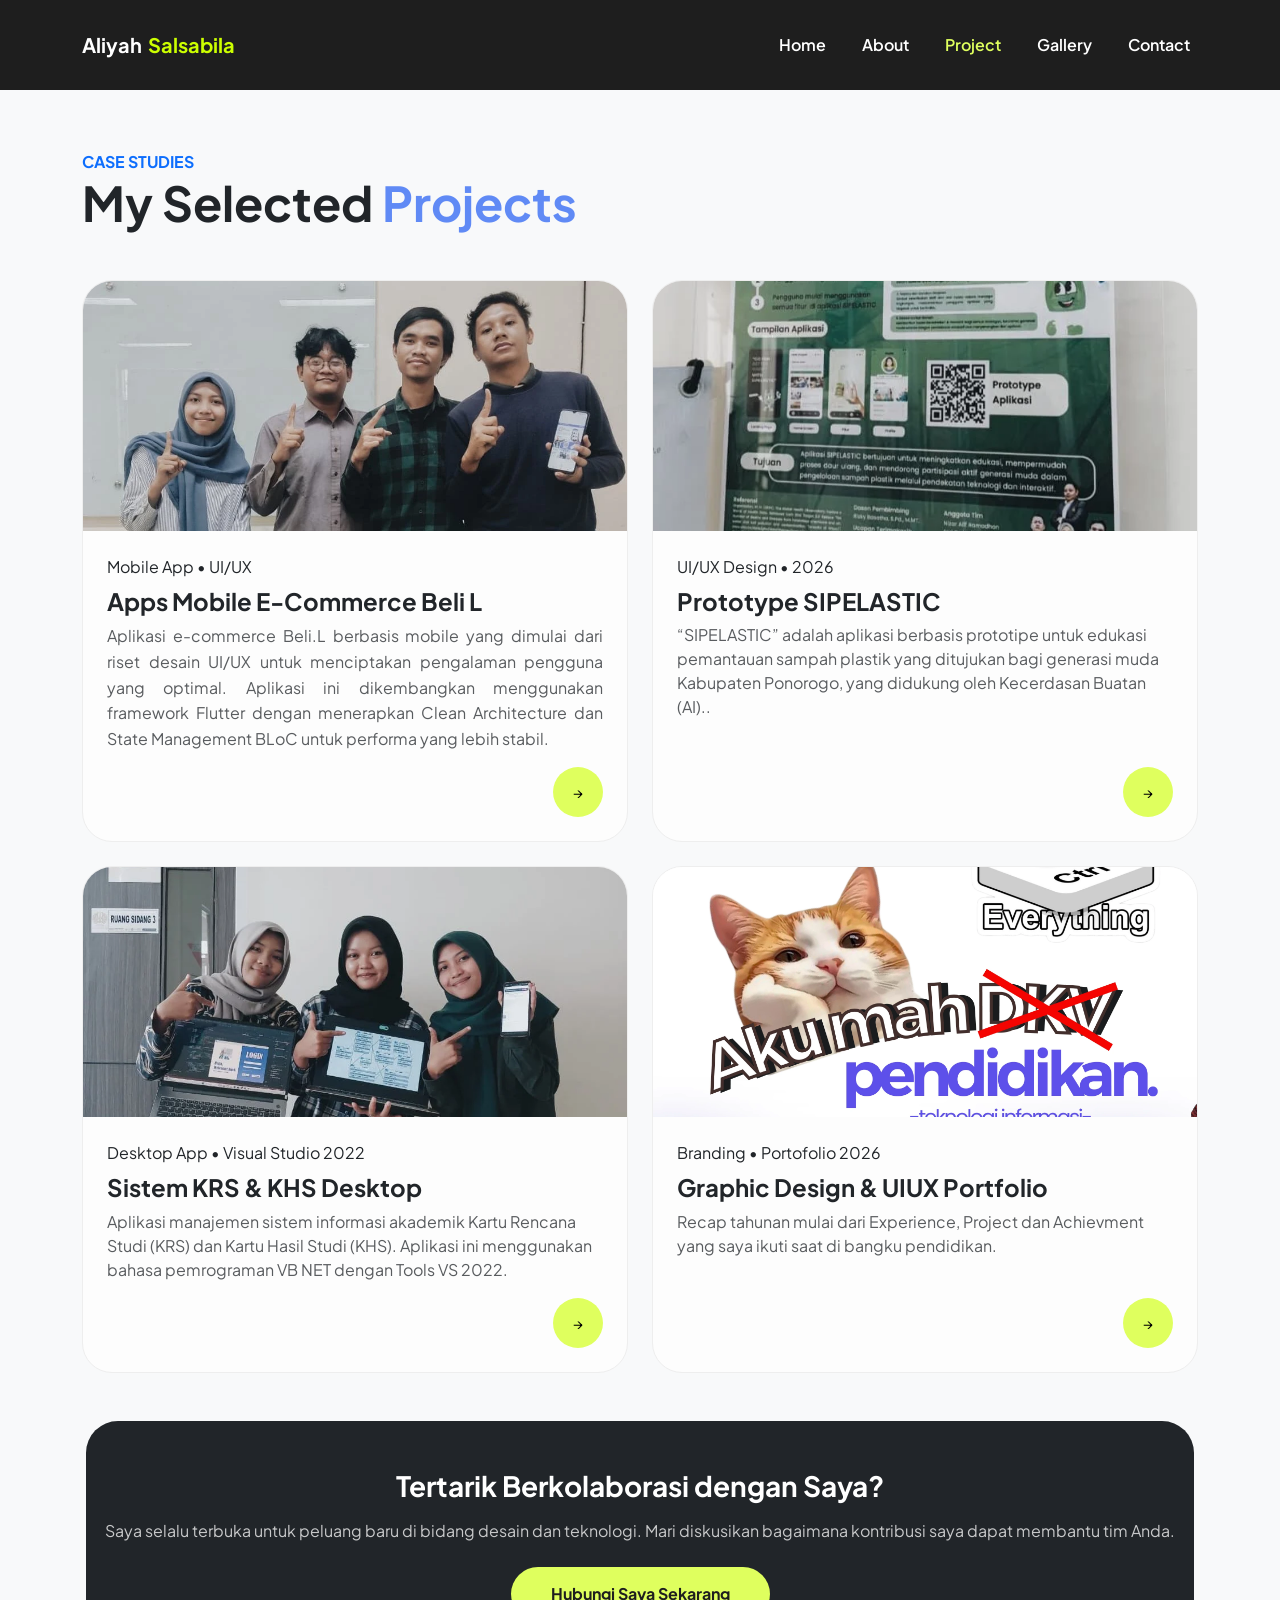
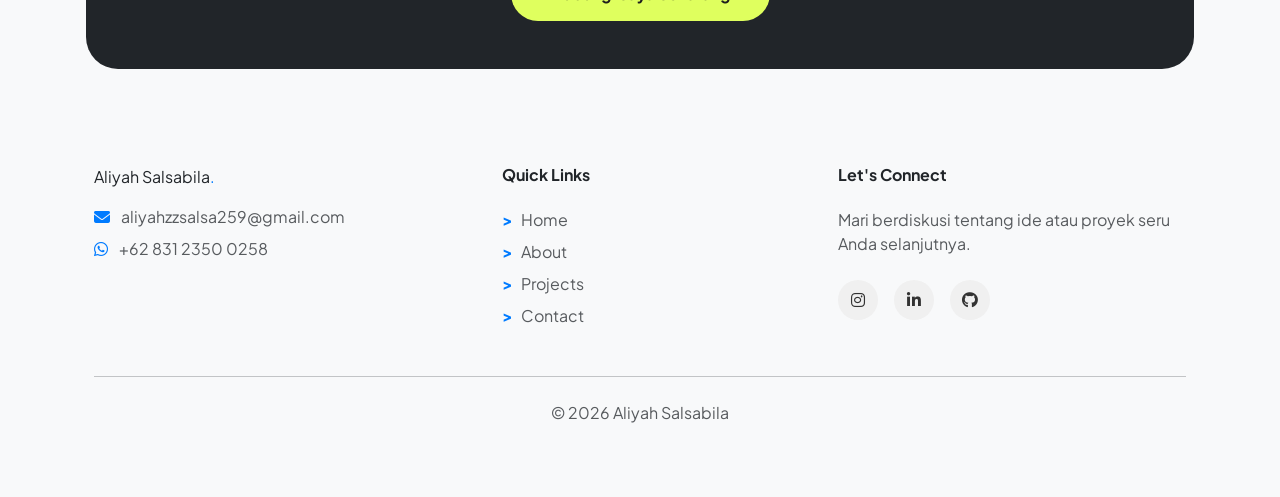
==== project.html @ 0fd3356d "Initial commit: Struktur folder fix untuk Vercel" ====
<!DOCTYPE html>
<html lang="en">
<head>
    <meta charset="UTF-8">
    <meta name="viewport" content="width=device-width, initial-scale=1.0">
    <title>My Projects | Aliyah</title>
    <link href="https://cdn.jsdelivr.net/npm/bootstrap@5.3.3/dist/css/bootstrap.min.css" rel="stylesheet">
    <link href="https://fonts.googleapis.com/css2?family=Plus+Jakarta+Sans:wght@400;600;800&display=swap" rel="stylesheet">
     <link rel="stylesheet" href="https://cdnjs.cloudflare.com/ajax/libs/font-awesome/6.5.1/css/all.min.css">
    <link rel="stylesheet" href="style.css">
</head>
<body>

<nav class="navbar navbar-expand-lg navbar-dark fixed-top">
  <div class="container">
   <a class="navbar-brand fw-bold" href="index.html">
    Aliyah <span class="salsabila-text">Salsabila</span>
</a>
    <button class="navbar-toggler" type="button" data-bs-toggle="collapse" data-bs-target="#navbarNav">
      <span class="navbar-toggler-icon"></span>
    </button>
    <div class="collapse navbar-collapse justify-content-end" id="navbarNav">
      <ul class="navbar-nav">
        <li class="nav-item"><a class="nav-link" href="index.html">Home</a></li>
        <li class="nav-item"><a class="nav-link" href="about.html">About</a></li>
        <li class="nav-item"><a class="nav-link active" href="project.html">Project</a></li> <li class="nav-item"><a class="nav-link" href="gallery.html">Gallery</a></li>
        <li class="nav-item"><a class="nav-link" href="contact.html">Contact</a></li>
      </ul>
    </div>
  </div>
</nav>

    <div class="container" style="margin-top: 150px;">
        <div class="project-header mb-5">
            <span class="text-primary fw-bold">CASE STUDIES</span>
            <h2 class="display-5 fw-bold">My Selected <span style="color: var(--primary-blue)">Projects</span></h2>
        </div>

<div class="row g-4 mb-5">
    <div class="col-md-6">
        <div class="card-project h-100 d-flex flex-column">
            <div class="img-container">
                <img src="img/appmobile.webp" alt="App 1" style="width: 100%; height: 250px; object-fit: cover;" loading="lazy">
            </div>
            <div class="card-body p-4 d-flex flex-column flex-grow-1">
                <span class="project-tag">Mobile App • UI/UX</span>
                <h4 class="fw-bold mt-2">Apps Mobile E-Commerce Beli L</h4>
<p class="text-muted" style="text-align: justify; line-height: 1.6;">
    Aplikasi e-commerce Beli.L berbasis mobile yang dimulai dari riset desain UI/UX untuk menciptakan pengalaman pengguna yang optimal. Aplikasi ini dikembangkan menggunakan framework Flutter dengan menerapkan Clean Architecture dan State Management BLoC untuk performa yang lebih stabil.
</p>
<a href="https://github.com/fdwp03/Flutter-TDD-Clean-Architecture-E-Commerce-App-main" target="_blank" class="btn-view text-decoration-none mt-auto ms-auto">→</a>
            </div>
        </div>
    </div>

    <div class="col-md-6">
        <div class="card-project h-100 d-flex flex-column">
            <div class="img-container">
                <img src="img/sipelatic.webp" alt="App 2" style="width: 100%; height: 250px; object-fit: cover;" loading="lazy">
            </div>
            <div class="card-body p-4 d-flex flex-column flex-grow-1">
                <span class="project-tag">UI/UX Design • 2026</span>
                <h4 class="fw-bold mt-2">Prototype SIPELASTIC</h4>
                <p class="text-muted">“SIPELASTIC” adalah aplikasi berbasis prototipe untuk edukasi pemantauan sampah plastik yang ditujukan bagi generasi muda Kabupaten Ponorogo, yang didukung oleh Kecerdasan Buatan (AI)..</p>
                <a href="https://figmashort.link/RT5kf7" target="_blank" class="btn-view text-decoration-none mt-auto ms-auto">→</a>
            </div>
        </div>
    </div>

    <div class="col-md-6">
        <div class="card-project h-100 d-flex flex-column">
            <div class="img-container">
                <img src="img/krskhs.webp" alt="App 3" style="width: 100%; height: 250px; object-fit: cover;" loading="lazy">
            </div>
            <div class="card-body p-4 d-flex flex-column flex-grow-1">
                <span class="project-tag">Desktop App • Visual Studio 2022</span>
                <h4 class="fw-bold mt-2">Sistem KRS & KHS Desktop</h4>
                <p class="text-muted">Aplikasi manajemen sistem informasi akademik Kartu Rencana Studi (KRS) dan Kartu Hasil Studi (KHS). Aplikasi ini menggunakan bahasa pemrograman VB NET dengan Tools VS 2022.</p>
                <a href="https://github.com/NazlaAulia/ProjectKRSKHS" target="_blank" class="btn-view text-decoration-none mt-auto ms-auto">→</a>
            </div>
        </div>
    </div>

    <div class="col-md-6">
        <div class="card-project h-100 d-flex flex-column">
            <div class="img-container">
                <img src="img/branding.webp" alt="App 4" style="width: 100%; height: 250px; object-fit: cover;" loading="lazy">
            </div>
            <div class="card-body p-4 d-flex flex-column flex-grow-1">
                <span class="project-tag">Branding • Portofolio 2026</span>
                <h4 class="fw-bold mt-2">Graphic Design & UIUX Portfolio</h4>
                <p class="text-muted">Recap tahunan mulai dari Experience, Project dan Achievment yang saya ikuti saat di bangku pendidikan.</p>
                <a href="https://drive.google.com/file/d/1GR3COm-6NdLPXlGp0OKV-MRt-LRRwq4A/view?usp=sharing" target="_blank" class="btn-view text-decoration-none mt-auto ms-auto">→</a>
            </div>
        </div>
    </div>
</div>

<div class="row mb-5 py-5 text-center bg-dark text-white rounded-5 mx-1">
    <div class="col-12">
        <h3 class="fw-bold mb-3">Tertarik Berkolaborasi dengan Saya?</h3>
        <p class="mb-4 opacity-75">Saya selalu terbuka untuk peluang baru di bidang desain dan teknologi. Mari diskusikan bagaimana kontribusi saya dapat membantu tim Anda.</p>
        <a href="contact.html" class="btn btn-lime">Hubungi Saya Sekarang</a>
    </div>
</div>

<footer>
    <div class="container py-5">
        <div class="row">
            <div class="col-md-4 mb-4">
                <div class="footer-logo mb-3">Aliyah Salsabila<span style="color: #007bff;">.</span></div>
                <div class="contact-info d-flex flex-column gap-2">
                    <p class="text-muted mb-0">
                        <i class="fas fa-envelope contact-icon"></i> 
                        aliyahzzsalsa259@gmail.com
                    </p>
                    <p class="text-muted mb-0">
                        <i class="fab fa-whatsapp contact-icon"></i> 
                        +62 831 2350 0258
                    </p>
                </div>
            </div>

            <div class="col-md-4 mb-4 ps-md-5">
                <h6 class="fw-bold mb-4">Quick Links</h6>
                <div class="d-flex flex-column gap-2"> 
                    <a href="index.html" class="quick-link text-decoration-none text-muted">Home</a>
                    <a href="about.html" class="quick-link text-decoration-none text-muted">About</a>
                    <a href="project.html" class="quick-link text-decoration-none text-muted">Projects</a>
                    <a href="contact.html" class="quick-link text-decoration-none text-muted">Contact</a>
                </div>
            </div>

            <div class="col-md-4 mb-4">
                <h6 class="fw-bold mb-4">Let's Connect</h6>
                <p class="text-muted mb-4">Mari berdiskusi tentang ide atau proyek seru Anda selanjutnya.</p>
                <div class="d-flex gap-3">
                    <a href="https://instagram.com/aliyahssalsaaa" target="_blank" class="social-icon-box">
                        <i class="fab fa-instagram"></i>
                    </a>
                    <a href="https://linkedin.com/in/AliyahSalsabila" target="_blank" class="social-icon-box">
                        <i class="fab fa-linkedin-in"></i>
                    </a>
                    <a href="https://github.com/aliyahzzsalsa" target="_blank" class="social-icon-box">
                        <i class="fab fa-github"></i>
                    </a>
                </div>
            </div>
        </div>

        <hr class="my-4 opacity-25"> 
        
        <div class="copyright text-center pb-4">
            <p class="text-muted mb-0">&copy; 2026 Aliyah Salsabila</p>
        </div>
    </div>
</footer>

<script src="https://cdn.jsdelivr.net/npm/bootstrap@5.3.3/dist/js/bootstrap.bundle.min.js"></script>
<script src="script.js"></script>
</body>
</html>
---- style.css ----
:root {
    --primary-blue: #608AF5;
    --soft-blue: #91A8FF;
    --pale-blue: #C2D2FF;
    --accent-lime: #DFFF5E; 
    --dark-bg: #1E1E1E;    
    --white: #FFFFFF;
}

body {
    margin: 0;
    padding: 0; 
    font-family: 'Plus Jakarta Sans', sans-serif;
    background-color: #f8f9fa;
}

.navbar {
    background-color: #1E1E1E !important;
    backdrop-filter: blur(15px);
    padding: 15px 0;
    transition: 0.3s;
    padding-top: 20px !important;    
    padding-bottom: 20px !important; 
    min-height: 90px; 
    display: flex;
    align-items: center; 
}

.navbar-brand {
    display: inline-flex;
    align-items: center;
    gap: 0; 
    text-decoration: none !important;
    outline: none;
    transition: all 0.5s cubic-bezier(0.25, 0.46, 0.45, 0.94); 
}
.nav-link { 
    font-weight: 600; 
    margin-left: 20px; 
    transition: 0.3s; 
    color: rgba(255,255,255,0.7) !important; 
}
.navbar-dark .nav-link {
    color: white !important;
}
.nav-link:hover, .nav-link.active { 
    color: var(--accent-lime) !important; 
}
.aliyah-text {
    color: #ffffff; 
}
.fixed-top {
    top: 0;
    right: 0;
    left: 0;
    z-index: 1030;
}
.salsabila-text {
    color: #ccff00; 
    display: inline-block;
 
    transition: transform 0.6s cubic-bezier(0.34, 1.56, 0.64, 1), color 0.4s ease;
}
.navbar-brand:hover .aliyah-text,
.navbar-brand:hover .salsabila-text {
    transform: translateY(-7px) scale(1.03); 
    text-shadow: 0 0 12px rgba(204, 255, 0, 0.5); 
    color: #ccff00 !important; 
}
.navbar-brand:hover {
}
.navbar-brand span {
    display: inline-block;
    transition: transform 0.6s cubic-bezier(0.34, 1.56, 0.64, 1), text-shadow 0.5s ease;
}
.aliyah-text {
    color: #ffffff; 
}
.salsabila-text {
    color: #ccff00; 
    margin-left: 6px; 
}
.hero-section {
    background: linear-gradient(135deg, var(--primary-blue), var(--soft-blue));
    padding-top: 120px;  
    padding-bottom: 60px;  
    margin-top: 0; 
    color: white;
    border-bottom-left-radius: 80px;
    overflow: hidden;
}

.hero-section h1 { font-size: 4rem; font-weight: 800; letter-spacing: -2px; }
.btn-project-view {
    position: absolute; 
    bottom: 20px; 
    right: 20px; 
    width: 40px;  
    height: 40px; 
    background-color: var(--accent-lime);
    border-radius: 50%; 
    color: #000;
    display: flex;
    align-items: center;
    justify-content: center;
    font-size: 14px; 
    z-index: 10;
    transition: all 0.3s ease; 
}
.btn-lime {
    background-color: var(--accent-lime);
    color: var(--dark-bg);
    font-weight: 700;
    padding: 15px 40px;
    border-radius: 50px;
    border: none;
    transition: 0.3s;
}
.btn-view {
    width: 40px; 
    height: 40px;
    background-color: var(--accent-lime); 
    border-radius: 50%;
    color: #000; 
    transition: all 0.3s ease;
    border: none;
    display: flex;
    align-items: center;
    justify-content: center;
    font-size: 14px;
}
.btn-view:hover {
    background-color: #007bff; 
    color: #fff;
    transform: translateX(5px); 
}
.btn-lime:hover {
    transform: scale(1.05);
    box-shadow: 0 10px 20px rgba(223, 255, 94, 0.3);
}
.hero-container {
    display: flex;
    flex-direction: column;
    align-items: center; 
}

.about-img {
    width: 100%;
    border-radius: 40px;
    border-bottom: 15px solid var(--accent-lime);
}

.skill-badge {
    background: var(--soft-blue);
    color: white;
    padding: 8px 20px;
    border-radius: 50px;
    display: inline-block;
    margin: 5px;
    font-size: 0.9rem;
    font-weight: 600;
}

.card-project {
    border: none;
    border-radius: 30px;
    background: #fdfdfd;
    transition: 0.4s ease-in-out;
    overflow: hidden;
    border: 1px solid #eee;
}

.card-project:hover {
    transform: translateY(-15px);
    box-shadow: 0 30px 60px rgba(0,0,0,0.1);
    border-color: var(--primary-blue);
}

.img-container {
    height: 250px;
    background-color: #E2E8F0;
    overflow: hidden;
}

.card-project img {
    width: 100%;
    height: 100%;
    object-fit: cover;
    transition: 0.5s;
}

.card-project:hover img { transform: scale(1.1); }

.btn-view {
    width: 50px;
    height: 50px;
    border-radius: 50%;
    background: var(--accent-lime);
    display: flex;
    align-items: center;
    justify-content: center;
    float: right;
    transition: 0.3s;
    text-decoration: none;
    color: black;
}

.gallery-item {
    position: relative;
    border-radius: 25px;
    overflow: hidden;
    margin-bottom: 24px;
    transition: all 0.4s ease;
}

.gallery-item img {
    width: 100%;
    height: 300px;
    object-fit: cover;
}

.gallery-overlay {
    position: absolute;
    top: 0; left: 0; width: 100%; height: 100%;
    background: linear-gradient(to bottom, transparent 40%, var(--primary-blue));
    opacity: 0;
    display: flex;
    align-items: flex-end;
    padding: 25px;
    transition: opacity 0.4s ease;
}

.gallery-item:hover .gallery-overlay { opacity: 0.9; }
.gallery-header {
    padding-top: 80px; 
    padding-bottom: 20px;
}

.gallery-header h1 {
    font-weight: 800; 
    font-size: 3.5rem; 
    letter-spacing: -1.5px; 
    margin-top: 15px;
}


.gallery-header p {
    max-width: 600px;
    margin: 15px auto 0;
    font-size: 1.1rem;
}

.contact-card {
    background: white;
    border-radius: 40px;
    padding: 50px;
    box-shadow: 0 20px 50px rgba(0,0,0,0.05);
}

.form-control {
    border-radius: 15px;
    padding: 15px;
    margin-bottom: 20px;
}

.btn-send {
    background: var(--accent-lime);
    font-weight: 700;
    padding: 15px;
    border-radius: 15px;
    width: 100%;
    border: none;
    transition: 0.3s;
}


.carousel-item img {
    height: 450px;           
    object-fit: cover;      
    object-position: center;  
    border-radius: 30px;     
}

#carouselExample {
    margin-top: 30px;
    margin-bottom: 50px;
}

.carousel-caption {
    background: rgba(0, 0, 0, 0.5); 
    backdrop-filter: blur(8px);   
    border-radius: 20px;
    padding: 20px;
    bottom: 30px;                
    max-width: 80%;                
    margin: 0 auto;               
}

.fade-up {
    animation: fadeUp 1s ease-out forwards;
}

.fade-up-delay {
    opacity: 0;
    animation: fadeUp 1s ease-out 0.5s forwards; 
}

@keyframes fadeUp {
    from {
        opacity: 0;
        transform: translateY(30px);
    }
    to {
        opacity: 1;
        transform: translateY(0);
    }
}

.btn-lime {
    animation: floating 3s ease-in-out infinite;
}

@keyframes floating {
    0% { transform: translateY(0px); }
    50% { transform: translateY(-10px); }
    100% { transform: translateY(0px); }
}
.social-icon-box {
    width: 40px;
    height: 40px;
    background: #f0f0f0; 
    display: flex;
    align-items: center;
    justify-content: center;
    border-radius: 50%; 
    color: #333;
    transition: all 0.3s ease;
    text-decoration: none;
}

.social-icon-box:hover {
    background: var(--primary-blue); 
    color: white;
    transform: translateY(-5px);
}

.footer-link::before {
    content: "\f105"; 
    font-family: "Font Awesome 5 Free";
    font-weight: 900;
    margin-right: 10px;
    color: var(--accent-lime);
}
.portfolio-badge {
    margin-left: auto;
    margin-right: auto;
    display: inline-block; 
}

footer .contact-icon {
    color: #007bff; 
    margin-right: 8px; 
}

footer .quick-link::before {
    content: ">";
    color: #007bff; 
    font-weight: bold;
    margin-right: 8px; 
}
@media (max-width: 768px) {
    .card-project {
        max-width: 100% !important; 
        margin-bottom: 25px; 
    }

    .img-container {
        height: 160px !important; 
    }
    
    .project-tag {
        font-size: 0.8rem !important;
}
    .cert-card:hover {
        transform: translateY(-12px); 
        box-shadow: 0 20px 40px rgba(0,0,0,0.15) !important; 
        border-color: #0d6efd !important;
    }
    .cert-card:hover img {
        transform: scale(1.1);
    }
    .cert-card:hover .cert-overlay {
        opacity: 1;
    }
    .cert-card:active {
        transform: scale(0.98); 
    }
}
.hover-effect {
    transition: all 0.4s cubic-bezier(0.175, 0.885, 0.32, 1.275) !important;
    border: 1px solid #eee !important;
    display: block; 
}


.hover-effect:hover {
    transform: translateY(-15px) !important; 
    border: 2px solid #235ad1 !important; 
    box-shadow: 0 15px 35px rgba(173, 216, 230, 0.3) !important;
    z-index: 10; 
}

.hover-effect:hover img {
    transform: scale(1.08) !important;
}
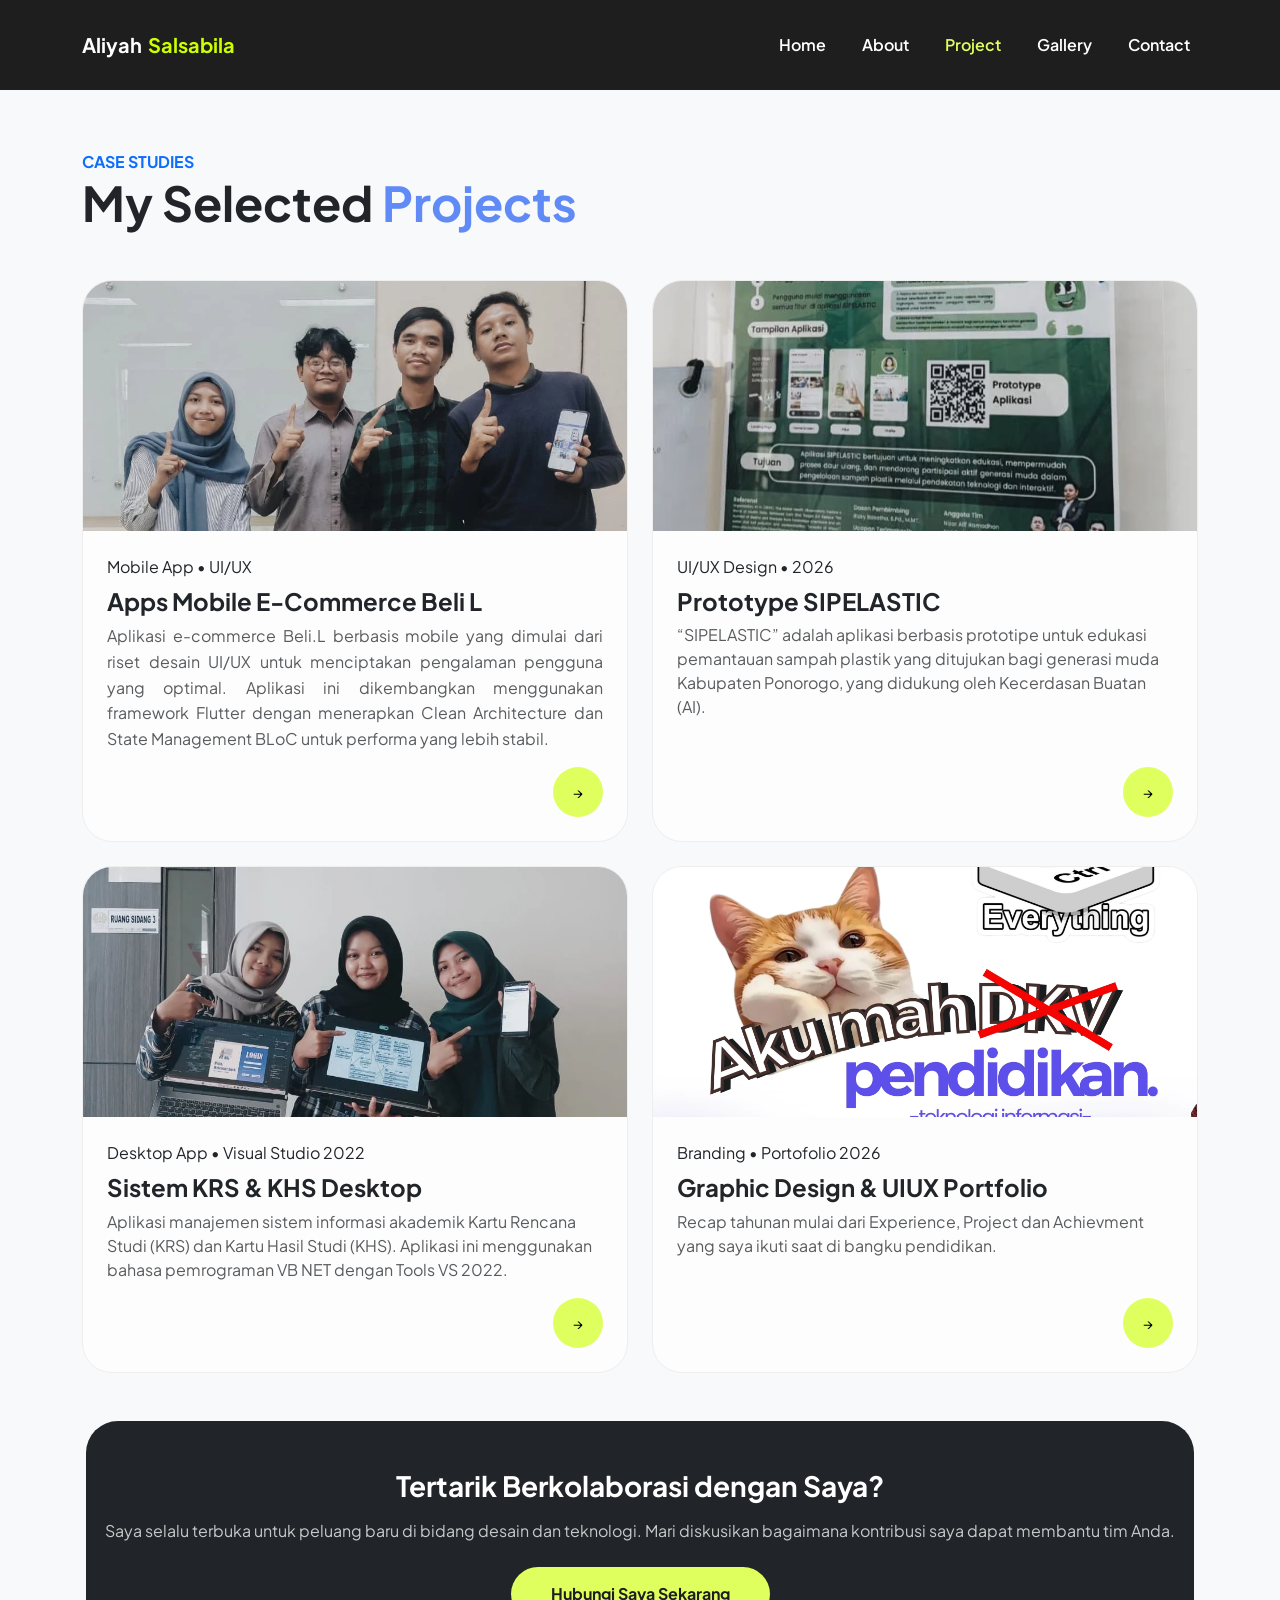
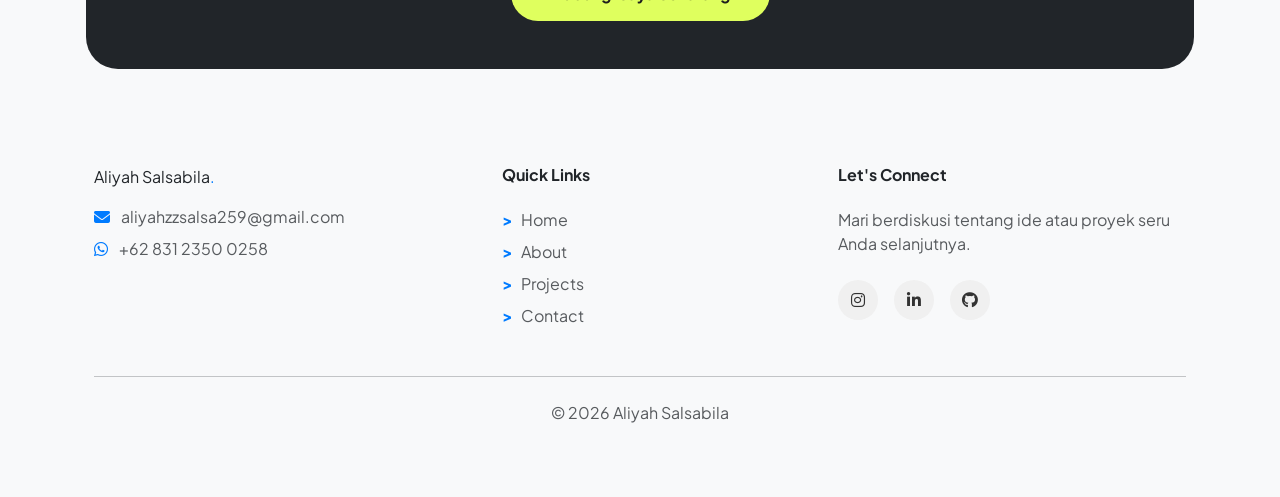
==== commit 08c3e17c: "ngubah contact dan project" ====
--- a/project.html
+++ b/project.html
@@ -61,7 +61,7 @@
             <div class="card-body p-4 d-flex flex-column flex-grow-1">
                 <span class="project-tag">UI/UX Design • 2026</span>
                 <h4 class="fw-bold mt-2">Prototype SIPELASTIC</h4>
-                <p class="text-muted">“SIPELASTIC” adalah aplikasi berbasis prototipe untuk edukasi pemantauan sampah plastik yang ditujukan bagi generasi muda Kabupaten Ponorogo, yang didukung oleh Kecerdasan Buatan (AI)..</p>
+                <p class="text-muted">“SIPELASTIC” adalah aplikasi berbasis prototipe untuk edukasi pemantauan sampah plastik yang ditujukan bagi generasi muda Kabupaten Ponorogo, yang didukung oleh Kecerdasan Buatan (AI).</p>
                 <a href="https://figmashort.link/RT5kf7" target="_blank" class="btn-view text-decoration-none mt-auto ms-auto">→</a>
             </div>
         </div>
